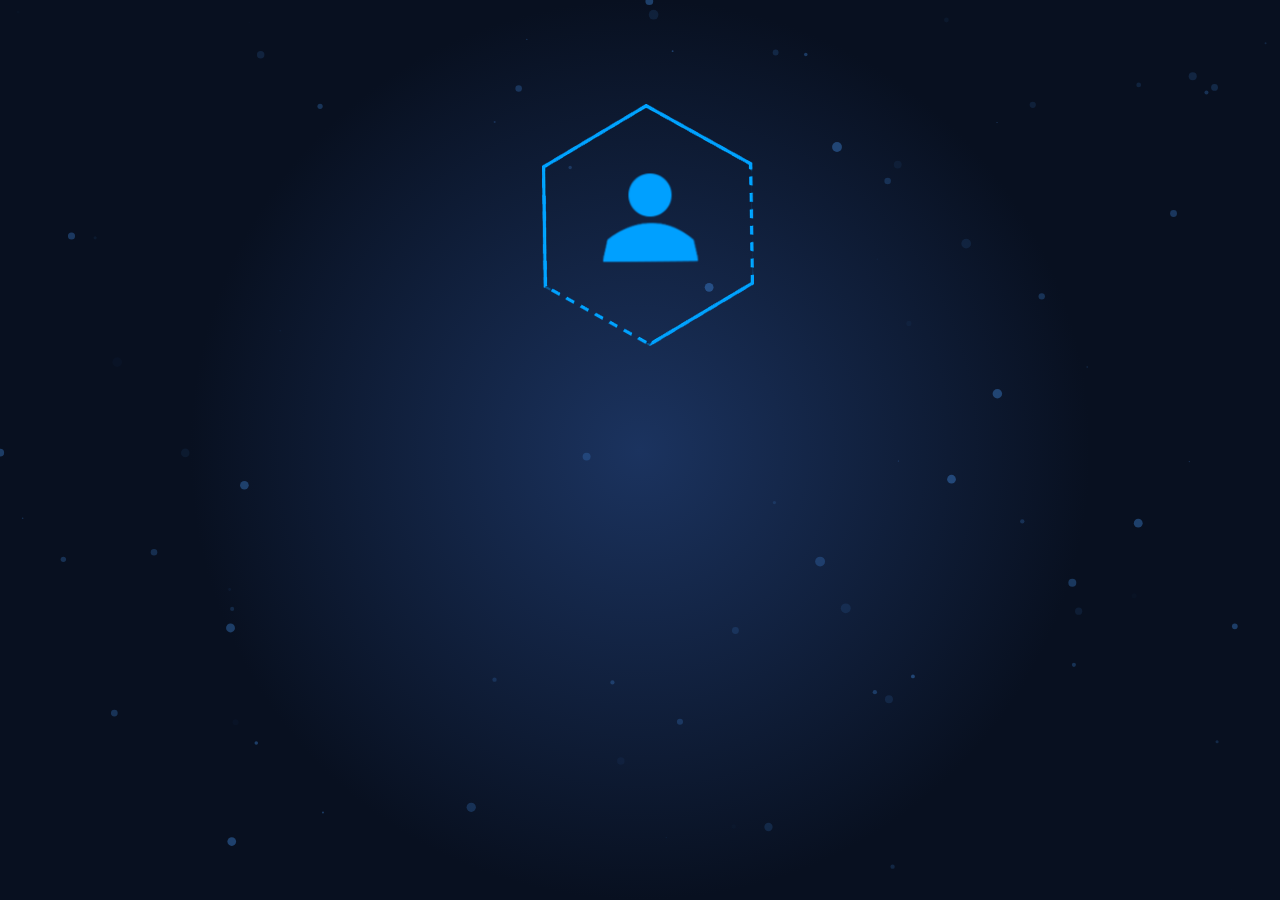
==== index.html @ 3c913230 "Update index.html" ====
<!DOCTYPE html>
<html>
    <head>
       <title>JvdSantos</title>
       <meta http-equiv="Content-Type" content="text/html;charset=UTF-8">
       <meta name="viewport" content="width=device-width, initial-scale=1.0">
       <meta name="viewport" content="width=device-width, initial-scale=1.0, minimum-scale=1.0, maximum-scale=1.0, user-scalable=no">
       <link rel="stylesheet" href="estilos.css">
    </head>
    <body>
        
        <div id="fundo"></div>
        <div id="particles-js"></div>
        <div id="testando" onscroll="huekk()">
            <div style="transform-style: preserve-3d" id="cima">
                <a href="2 - Pagina projetos/Projetos.html"><div id="divmove" data-tilt style="transform-style: preserve-3d; margin: 0;" >
                    <img id="sobremim1" src="Imagens/semfundo.png" alt="">
                    <img id="sobremim2" style="position: absolute;" src="Imagens/semfundo.png" alt="">
                    <img id="sobremim3" style="position: absolute" src="Imagens/semfundo.png" alt="">
                    <img id="icone_pessoa" style="position: absolute" src="Imagens/pessoa.png" alt="">
                </div></a>
            </div>
        <div id="textos">
            <h1 id="sobremim">SOBRE MIM</h1>
            <h1 id="projetoss">PROJETOS</h1>
            <h1 id="github">GITHUB</h1>
        </div>
        <div id="huebr">
            <div style="transform-style: preserve-3d; margin-right: -120;">
                <a id="margi" href="C:\Users\jose-\OneDrive\Área de Trabalho\Programação\Portifolio\2 - Pagina projetos\portifolio.html"><div id="esquerda" data-tilt style="transform-style: preserve-3d">
                    <img id="projetos" src="../1 - Pagina principal - Copia/Imagens/semfundo.png" alt="">
                    <img id="projetos2" style="position: absolute;" src="../1 - Pagina principal - Copia/Imagens/semfundo.png" alt="">
                    <img id="projetos3" style="position: absolute;" src="../1 - Pagina principal - Copia/Imagens/semfundo.png" alt="">
                    <img id="icone_projetos" style="position: absolute;" src="../1 - Pagina principal - Copia/Imagens/projetos.png" alt="">
                </div></a>
            </div>
            <div id="gittt" style="transform-style: preserve-3d;">
                <a id="ocultar"href=""><div id="direita" data-tilt style="transform-style: preserve-3d">
                        <img id="GITHUBB" src="../1 - Pagina principal - Copia/Imagens/semfundo.png" alt="">
                        <img id="GITHUB1" style="position: absolute;" src="../1 - Pagina principal - Copia/Imagens/semfundo.png" alt="">
                        <img id="GITHUB2" style="position: absolute;" src="../1 - Pagina principal - Copia/Imagens/semfundo.png" alt="">
                        <img id="git" style="position: absolute; "src="../1 - Pagina principal - Copia/Imagens/github.png" alt="">
                </div> </a>
                </div>
            </div>
        </div>
    </body>
    <script src="js/particles.js"></script>
    <script src="js/app.js"></script>
    
    <script src="js/vanilla-tilt.js"></script>
    
    <script>
        document.getElementById("divmove").addEventListener("mouseover",funcao)
        document.getElementById("divmove").addEventListener("mouseout",funcao2)

        document.getElementById("esquerda").addEventListener("mouseover",funcao3)
        document.getElementById("esquerda").addEventListener("mouseout",funcao4)

        document.getElementById("direita").addEventListener("mouseover",funcao5)
        document.getElementById("direita").addEventListener("mouseout",funcao6)

        function funcao(){
            document.getElementById("sobremim2").style.animation = "ani 1s infinite"
            document.getElementById("sobremim3").style.animation = "ani 1s infinite"
            document.getElementById("sobremim3").style.animationDelay = "0.5s"
            document.getElementById("sobremim1").style.webkitFilter = "drop-shadow(0px 00px  1rem #0c5ef5) drop-shadow(0px 00px  1rem #0c5ef5)"
            document.getElementById("icone_pessoa").style.webkitFilter = "drop-shadow(0px 00px  1rem #0c5ef5)"
            document.getElementById("sobremim").style.opacity = "1"
        }
        function funcao2(){
            document.getElementById("sobremim2").style.animation = "ani 0s 0"
            document.getElementById("sobremim3").style.animation = "ani 0s 0"
            document.getElementById("sobremim1").style.webkitFilter = "none"
            document.getElementById("icone_pessoa").style.webkitFilter = "none"
            document.getElementById("sobremim").style.opacity = "0"
        }
        function funcao3(){
            document.getElementById("projetos2").style.animation = "ani 1s infinite"
            document.getElementById("projetos3").style.animation = "ani 1s infinite"
            document.getElementById("projetos").style.webkitFilter = "drop-shadow(0px 00px  1rem #0c5ef5) drop-shadow(0px 00px  1rem #0c5ef5)"
            document.getElementById("projetos3").style.animationDelay = "0.5s"
            document.getElementById("icone_projetos").style.webkitFilter = "drop-shadow(0px 00px  1rem #0c5ef5) drop-shadow(0px 00px  1rem #0c5ef5)"
            document.getElementById("projetoss").style.opacity = "1"
        }
        function funcao4(){
            document.getElementById("projetos2").style.animation = "ani 0s 0"
            document.getElementById("projetos3").style.animation = "ani 0s 0"
            document.getElementById("projetos").style.webkitFilter = "none"
            document.getElementById("icone_projetos").style.webkitFilter = "none"
            document.getElementById("projetoss").style.opacity = "0"
        }
        function funcao5(){
            document.getElementById("GITHUB1").style.animation = "ani 1s infinite"
            document.getElementById("GITHUB2").style.animation = "ani 1s infinite"
            document.getElementById("GITHUBB").style.webkitFilter = "drop-shadow(0px 00px  1rem #0c5ef5) drop-shadow(0px 00px  1rem #0c5ef5)"
            document.getElementById("GITHUB2").style.animationDelay = "0.5s"
            document.getElementById("git").style.webkitFilter = "drop-shadow(0px 00px  1rem #0c5ef5) drop-shadow(0px 00px  1rem #0c5ef5)"
            document.getElementById("github").style.opacity = "1"
        }
        function funcao6(){
            document.getElementById("GITHUB1").style.animation = "ani 0s 0"
            document.getElementById("GITHUB2").style.animation = "ani 0s 0"
            document.getElementById("GITHUBB").style.webkitFilter = "none"
            document.getElementById("git").style.webkitFilter = "none"
            document.getElementById("github").style.opacity = "0"
        }

        function huekk(){
        x = document.getElementById("testando").scrollLeft;
        if(x > 365 && x < 500){
            document.getElementById("sobremim").style.opacity = "0";
            document.getElementById("sobremim").style.transition = "0.5s";
            document.getElementById("projetoss").style.opacity = "1";
            document.getElementById("projetoss").style.display = "block"
            document.getElementById("github").style.opacity = "0";            
        }
        if(x > 810){
            document.getElementById("github").style.display = "block"
            document.getElementById("github").style.opacity = "1";
            document.getElementById("github").style.marginLeft = "65px";
            document.getElementById("projetoss").style.opacity = "0";
            document.getElementById("projetoss").style.transition = "0.5s";
            document.getElementById("github").style.display = "block"
        }if(x < 350){
            document.getElementById("sobremim").style.opacity = "1";
            document.getElementById("projetoss").style.transition = "0.5s";
            document.getElementById("projetoss").style.opacity = "0";
            document.getElementById("sobremim").style.display = "block"
            document.getElementById("github").style.opacity = "0";       
        }
        
        }
        
      
    </script>

</html>
---- estilos.css ----
*{
  box-sizing: border-box; 
  margin: 0;

}
body{
    overflow-y: hidden;
    overflow-x: hidden;
    width: 100%;
    height: 100%;
}
#fundo{
  background: radial-gradient(circle closest-side,#1b335f ,#081020);
  position: absolute;
  margin-top: -100px;
  width: 100%;
  height: 100%;
}
img{
  transition: 1s
}
#testando div{
  
  margin-top: 100px;
  display: flex;
  justify-content: center;
  align-items: center;
  justify-items: center;
}
#cima{
  margin-top: 120;
}
#huebr div{
  margin-top: -40px;
  margin-left: 50px;
  margin-right: 50px;
}
#sobremim2, #projetos2{
  position: relative;
  scale: 0.9 0.9;
  z-index: -1;
  opacity: 0;
  animation-delay: 5s;
}
#sobremim3, #projetos3{
  position: relative;
  scale: 0.9 0.9;
  z-index: -1;
  opacity: 0;
  animation-delay: 5s;
}
#icone_pessoa, #icone_projetos, #git{
  position: relative;
  z-index: -1;
  transform: translateZ(50px)
}
@keyframes ani{
    0%{opacity: 1;}
    50%{opacity: 0.5;}
    100%{opacity: 0; scale: 0 0;}

}
#textos{
  z-index: -5;
  justify-content: center;
  justify-items: center;
  align-items: center;
  margin-top: 50px;
}
#textos h1{
  color: #4b9fff;
  position: absolute;
  transition: 1s;
  opacity: 0;
}
#sobremim,#projetoss,#github{
  transition: 1s;
  opacity: 0;
}
#particles-js{
  position: absolute;
  width: 100%;
  height: 100%;
  z-index: 2px;
  margin-top: -100px;
  opacity: 0.7;
  
}
#testando{
  width: 100%;
  height: 100%s;
}
@media (min-width: 2600px){
    body div, img{
        scale: 1.1 1.1  ;
        margin: 100px;
    }
    #cima{
      margin-top: 250px;
    }
}
@media (max-width: 450px){
    *{
      margin: 0px;
    }
    #testando{
      display: flex;
      justify-content: center;
      justify-items: center;
      overflow-x: scroll;
      scroll-behavior: smooth;
      align-items: center;
      align-content: center;
      margin-top: 120px;
      max-height: 80%;
      max-width: 100%;
    }
    #huebr div{
      display: flex;
      margin-top:0px;
      margin-left: 80px;
      margin-right: -20px;
    }
    #direita{
      width: 430px;
    }
  
    #cima{
      margin-left: 920px;
    }
    ::-webkit-scrollbar {
      width: 0px;
  }
  #textos, #textos h1{
    position: absolute;
    margin-top: 450px;
    margin-left: 10px;
    z-index: 10;
    opacity: 1;
  }
  
  #github,#projetoss{
    display: none;
    width: 200px;
  }
  #sobremim{
    width: 200px;
  }
    
}
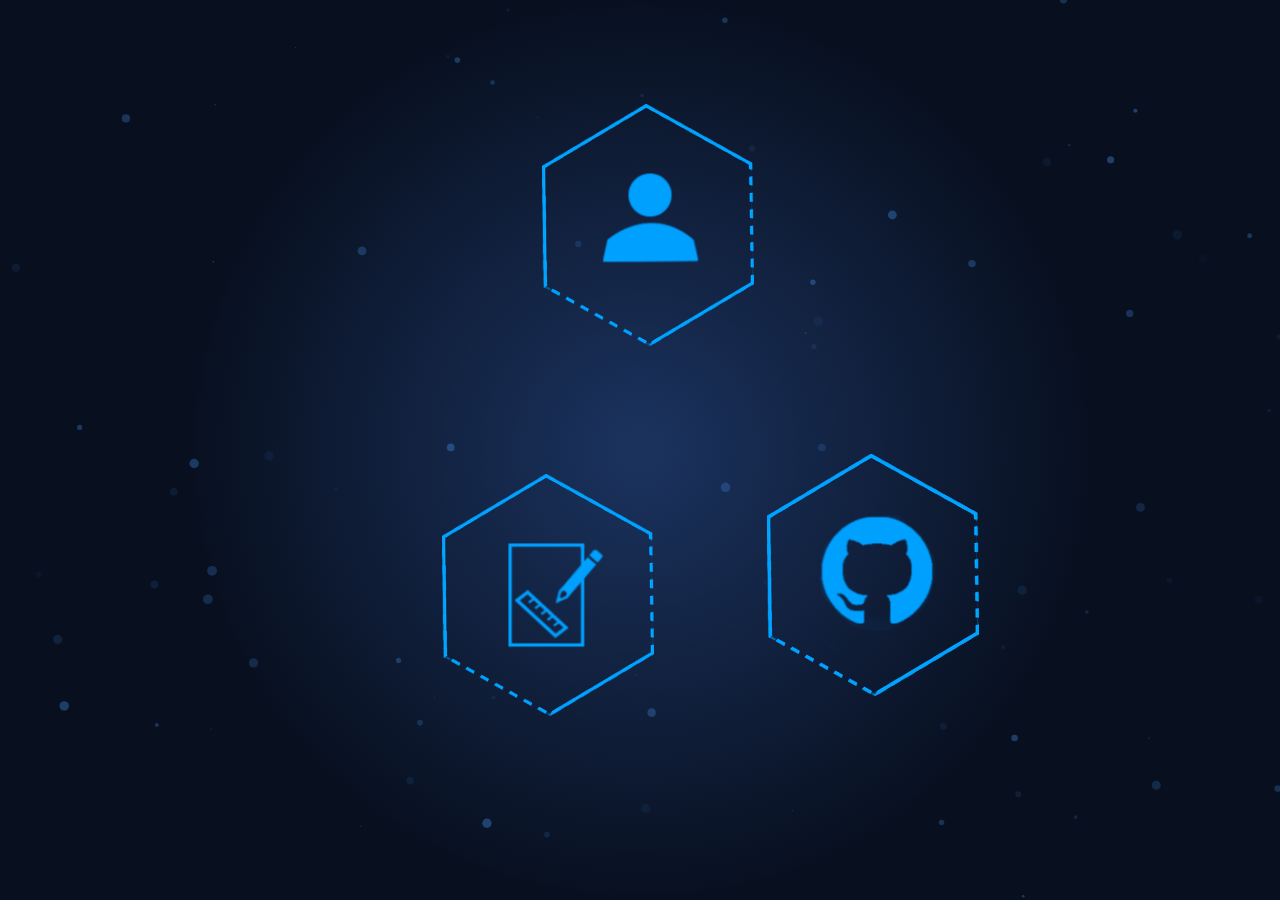
==== commit 762b2c4c: "Update index.html" ====
--- a/index.html
+++ b/index.html
@@ -28,18 +28,18 @@
         <div id="huebr">
             <div style="transform-style: preserve-3d; margin-right: -120;">
                 <a id="margi" href="C:\Users\jose-\OneDrive\Área de Trabalho\Programação\Portifolio\2 - Pagina projetos\portifolio.html"><div id="esquerda" data-tilt style="transform-style: preserve-3d">
-                    <img id="projetos" src="../1 - Pagina principal - Copia/Imagens/semfundo.png" alt="">
-                    <img id="projetos2" style="position: absolute;" src="../1 - Pagina principal - Copia/Imagens/semfundo.png" alt="">
-                    <img id="projetos3" style="position: absolute;" src="../1 - Pagina principal - Copia/Imagens/semfundo.png" alt="">
-                    <img id="icone_projetos" style="position: absolute;" src="../1 - Pagina principal - Copia/Imagens/projetos.png" alt="">
+                    <img id="projetos" src="Imagens/semfundo.png" alt="">
+                    <img id="projetos2" style="position: absolute;" src="Imagens/semfundo.png" alt="">
+                    <img id="projetos3" style="position: absolute;" src="Imagens/semfundo.png" alt="">
+                    <img id="icone_projetos" style="position: absolute;" src="Imagens/projetos.png" alt="">
                 </div></a>
             </div>
             <div id="gittt" style="transform-style: preserve-3d;">
                 <a id="ocultar"href=""><div id="direita" data-tilt style="transform-style: preserve-3d">
                         <img id="GITHUBB" src="../1 - Pagina principal - Copia/Imagens/semfundo.png" alt="">
-                        <img id="GITHUB1" style="position: absolute;" src="../1 - Pagina principal - Copia/Imagens/semfundo.png" alt="">
-                        <img id="GITHUB2" style="position: absolute;" src="../1 - Pagina principal - Copia/Imagens/semfundo.png" alt="">
-                        <img id="git" style="position: absolute; "src="../1 - Pagina principal - Copia/Imagens/github.png" alt="">
+                        <img id="GITHUB1" style="position: absolute;" src="Imagens/semfundo.png" alt="">
+                        <img id="GITHUB2" style="position: absolute;" src="Imagens/semfundo.png" alt="">
+                        <img id="git" style="position: absolute; "src="Imagens/github.png" alt="">
                 </div> </a>
                 </div>
             </div>
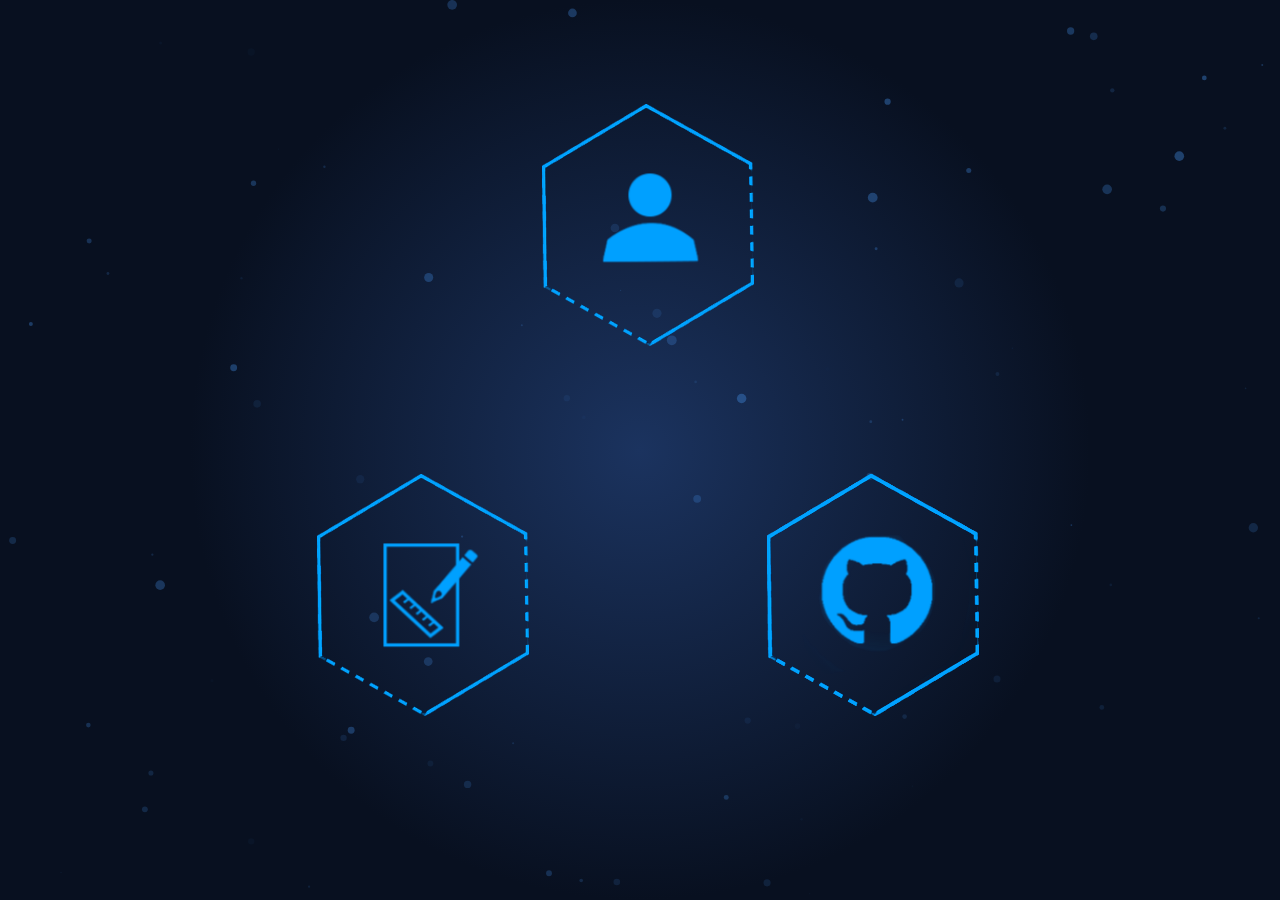
==== commit 273e7350: "Update index.html" ====
--- a/index.html
+++ b/index.html
@@ -36,7 +36,7 @@
             </div>
             <div id="gittt" style="transform-style: preserve-3d;">
                 <a id="ocultar"href=""><div id="direita" data-tilt style="transform-style: preserve-3d">
-                        <img id="GITHUBB" src="../1 - Pagina principal - Copia/Imagens/semfundo.png" alt="">
+                        <img id="GITHUBB" src="Imagens/semfundo.png" alt="">
                         <img id="GITHUB1" style="position: absolute;" src="Imagens/semfundo.png" alt="">
                         <img id="GITHUB2" style="position: absolute;" src="Imagens/semfundo.png" alt="">
                         <img id="git" style="position: absolute; "src="Imagens/github.png" alt="">
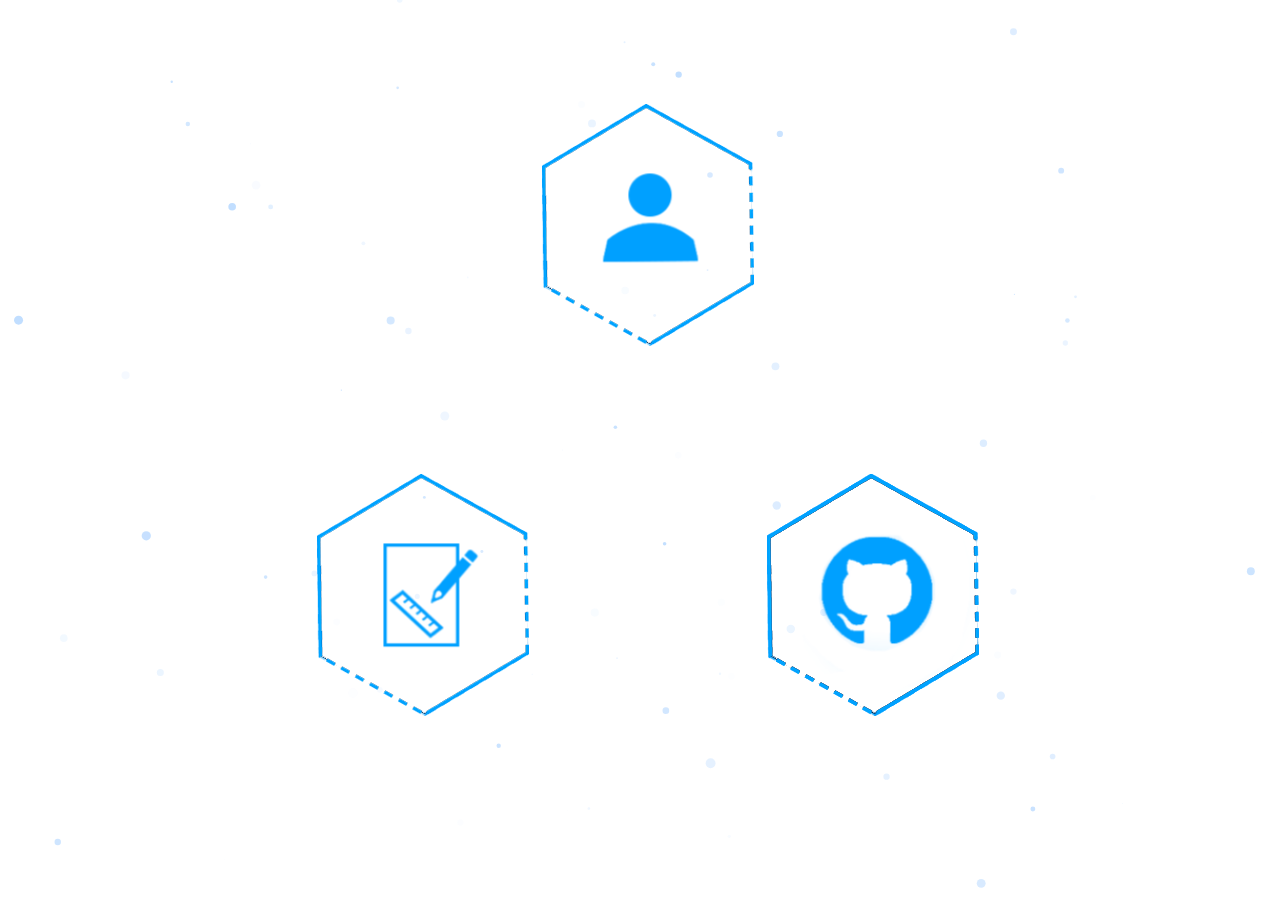
==== commit 47062b8f: "Update index.html" ====
--- a/index.html
+++ b/index.html
@@ -1,15 +1,16 @@
 <!DOCTYPE html>
-<html>
-    <head>
+<html onmousemove="ver()">
+    <head >
        <title>JvdSantos</title>
        <meta http-equiv="Content-Type" content="text/html;charset=UTF-8">
        <meta name="viewport" content="width=device-width, initial-scale=1.0">
        <meta name="viewport" content="width=device-width, initial-scale=1.0, minimum-scale=1.0, maximum-scale=1.0, user-scalable=no">
        <link rel="stylesheet" href="estilos.css">
     </head>
-    <body>
-        
-        <div id="fundo"></div>
+    <body >
+        <div id="seguir">
+            <div id="seguir2"></div>
+        </div>
         <div id="particles-js"></div>
         <div id="testando" onscroll="huekk()">
             <div style="transform-style: preserve-3d" id="cima">
@@ -44,95 +45,14 @@
                 </div>
             </div>
         </div>
+        <h1 style="display: none;" id="testar123">adwa</h1>
     </body>
     <script src="js/particles.js"></script>
     <script src="js/app.js"></script>
     
     <script src="js/vanilla-tilt.js"></script>
     
-    <script>
-        document.getElementById("divmove").addEventListener("mouseover",funcao)
-        document.getElementById("divmove").addEventListener("mouseout",funcao2)
-
-        document.getElementById("esquerda").addEventListener("mouseover",funcao3)
-        document.getElementById("esquerda").addEventListener("mouseout",funcao4)
-
-        document.getElementById("direita").addEventListener("mouseover",funcao5)
-        document.getElementById("direita").addEventListener("mouseout",funcao6)
-
-        function funcao(){
-            document.getElementById("sobremim2").style.animation = "ani 1s infinite"
-            document.getElementById("sobremim3").style.animation = "ani 1s infinite"
-            document.getElementById("sobremim3").style.animationDelay = "0.5s"
-            document.getElementById("sobremim1").style.webkitFilter = "drop-shadow(0px 00px  1rem #0c5ef5) drop-shadow(0px 00px  1rem #0c5ef5)"
-            document.getElementById("icone_pessoa").style.webkitFilter = "drop-shadow(0px 00px  1rem #0c5ef5)"
-            document.getElementById("sobremim").style.opacity = "1"
-        }
-        function funcao2(){
-            document.getElementById("sobremim2").style.animation = "ani 0s 0"
-            document.getElementById("sobremim3").style.animation = "ani 0s 0"
-            document.getElementById("sobremim1").style.webkitFilter = "none"
-            document.getElementById("icone_pessoa").style.webkitFilter = "none"
-            document.getElementById("sobremim").style.opacity = "0"
-        }
-        function funcao3(){
-            document.getElementById("projetos2").style.animation = "ani 1s infinite"
-            document.getElementById("projetos3").style.animation = "ani 1s infinite"
-            document.getElementById("projetos").style.webkitFilter = "drop-shadow(0px 00px  1rem #0c5ef5) drop-shadow(0px 00px  1rem #0c5ef5)"
-            document.getElementById("projetos3").style.animationDelay = "0.5s"
-            document.getElementById("icone_projetos").style.webkitFilter = "drop-shadow(0px 00px  1rem #0c5ef5) drop-shadow(0px 00px  1rem #0c5ef5)"
-            document.getElementById("projetoss").style.opacity = "1"
-        }
-        function funcao4(){
-            document.getElementById("projetos2").style.animation = "ani 0s 0"
-            document.getElementById("projetos3").style.animation = "ani 0s 0"
-            document.getElementById("projetos").style.webkitFilter = "none"
-            document.getElementById("icone_projetos").style.webkitFilter = "none"
-            document.getElementById("projetoss").style.opacity = "0"
-        }
-        function funcao5(){
-            document.getElementById("GITHUB1").style.animation = "ani 1s infinite"
-            document.getElementById("GITHUB2").style.animation = "ani 1s infinite"
-            document.getElementById("GITHUBB").style.webkitFilter = "drop-shadow(0px 00px  1rem #0c5ef5) drop-shadow(0px 00px  1rem #0c5ef5)"
-            document.getElementById("GITHUB2").style.animationDelay = "0.5s"
-            document.getElementById("git").style.webkitFilter = "drop-shadow(0px 00px  1rem #0c5ef5) drop-shadow(0px 00px  1rem #0c5ef5)"
-            document.getElementById("github").style.opacity = "1"
-        }
-        function funcao6(){
-            document.getElementById("GITHUB1").style.animation = "ani 0s 0"
-            document.getElementById("GITHUB2").style.animation = "ani 0s 0"
-            document.getElementById("GITHUBB").style.webkitFilter = "none"
-            document.getElementById("git").style.webkitFilter = "none"
-            document.getElementById("github").style.opacity = "0"
-        }
-
-        function huekk(){
-        x = document.getElementById("testando").scrollLeft;
-        if(x > 365 && x < 500){
-            document.getElementById("sobremim").style.opacity = "0";
-            document.getElementById("sobremim").style.transition = "0.5s";
-            document.getElementById("projetoss").style.opacity = "1";
-            document.getElementById("projetoss").style.display = "block"
-            document.getElementById("github").style.opacity = "0";            
-        }
-        if(x > 810){
-            document.getElementById("github").style.display = "block"
-            document.getElementById("github").style.opacity = "1";
-            document.getElementById("github").style.marginLeft = "65px";
-            document.getElementById("projetoss").style.opacity = "0";
-            document.getElementById("projetoss").style.transition = "0.5s";
-            document.getElementById("github").style.display = "block"
-        }if(x < 350){
-            document.getElementById("sobremim").style.opacity = "1";
-            document.getElementById("projetoss").style.transition = "0.5s";
-            document.getElementById("projetoss").style.opacity = "0";
-            document.getElementById("sobremim").style.display = "block"
-            document.getElementById("github").style.opacity = "0";       
-        }
-        
-        }
-        
-      
+    <script src="java.js">      
     </script>
 
 </html>
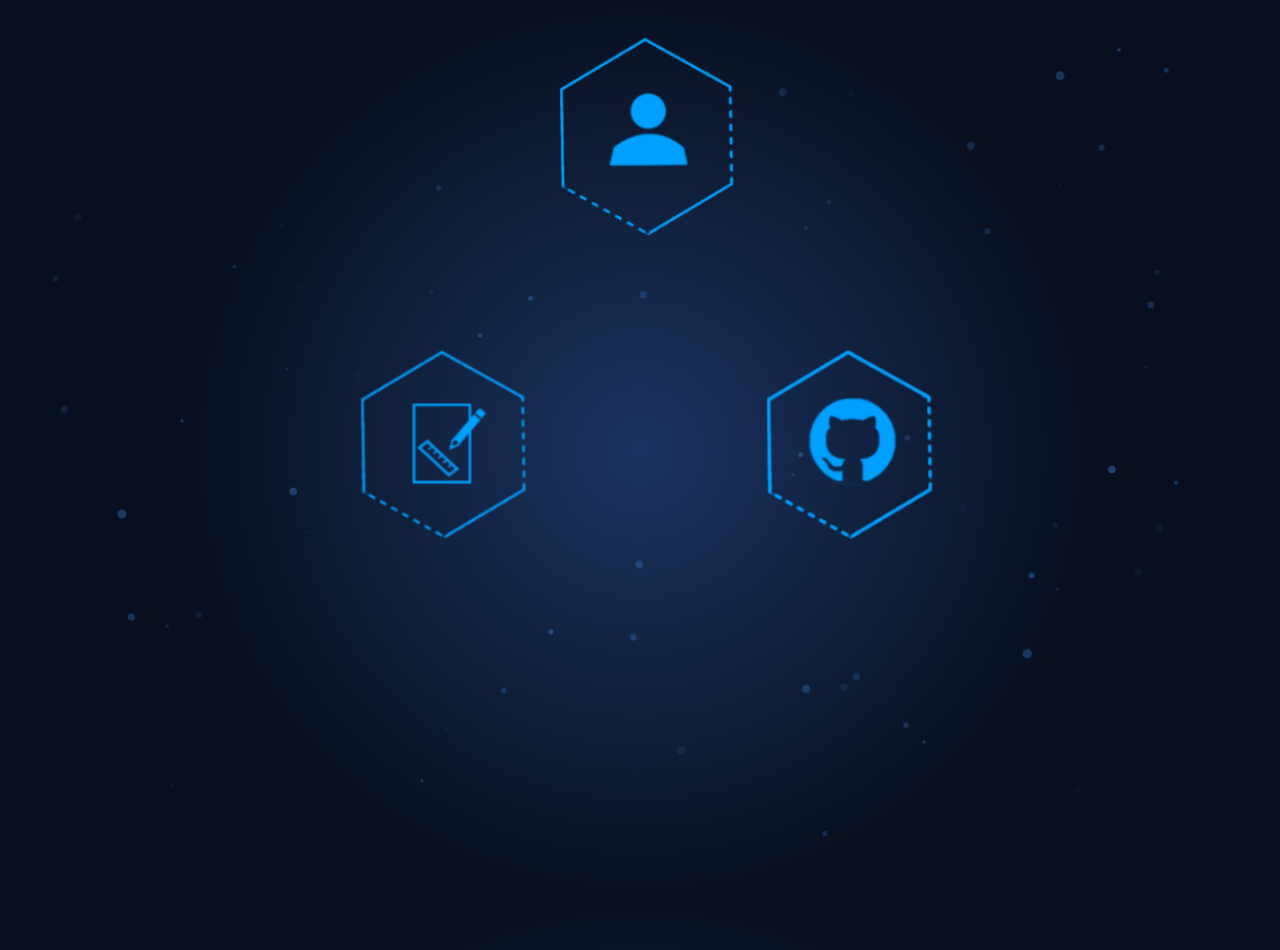
==== commit 032c6af2: "Update index.html" ====
--- a/index.html
+++ b/index.html
@@ -52,7 +52,95 @@
     
     <script src="js/vanilla-tilt.js"></script>
     
-    <script src="java.js">      
+    <script>
+        document.getElementById("divmove").addEventListener("mouseover",funcao)
+        document.getElementById("divmove").addEventListener("mouseout",funcao2)
+
+        document.getElementById("esquerda").addEventListener("mouseover",funcao3)
+        document.getElementById("esquerda").addEventListener("mouseout",funcao4)
+
+        document.getElementById("direita").addEventListener("mouseover",funcao5)
+        document.getElementById("direita").addEventListener("mouseout",funcao6)
+
+        function funcao(){
+            document.getElementById("sobremim2").style.animation = "ani 1s infinite"
+            document.getElementById("sobremim3").style.animation = "ani 1s infinite"
+            document.getElementById("sobremim3").style.animationDelay = "0.5s"
+            document.getElementById("sobremim1").style.webkitFilter = "drop-shadow(0px 00px  1rem #0c5ef5) drop-shadow(0px 00px  1rem #0c5ef5)"
+            document.getElementById("icone_pessoa").style.webkitFilter = "drop-shadow(0px 00px  1rem #0c5ef5)"
+            document.getElementById("sobremim").style.opacity = "1"
+        }
+        function funcao2(){
+            document.getElementById("sobremim2").style.animation = "ani 0s 0"
+            document.getElementById("sobremim3").style.animation = "ani 0s 0"
+            document.getElementById("sobremim1").style.webkitFilter = "none"
+            document.getElementById("icone_pessoa").style.webkitFilter = "none"
+            document.getElementById("sobremim").style.opacity = "0"
+        }
+        function funcao3(){
+            document.getElementById("projetos2").style.animation = "ani 1s infinite"
+            document.getElementById("projetos3").style.animation = "ani 1s infinite"
+            document.getElementById("projetos").style.webkitFilter = "drop-shadow(0px 00px  1rem #0c5ef5) drop-shadow(0px 00px  1rem #0c5ef5)"
+            document.getElementById("projetos3").style.animationDelay = "0.5s"
+            document.getElementById("icone_projetos").style.webkitFilter = "drop-shadow(0px 00px  1rem #0c5ef5) drop-shadow(0px 00px  1rem #0c5ef5)"
+            document.getElementById("projetoss").style.opacity = "1"
+        }
+        function funcao4(){
+            document.getElementById("projetos2").style.animation = "ani 0s 0"
+            document.getElementById("projetos3").style.animation = "ani 0s 0"
+            document.getElementById("projetos").style.webkitFilter = "none"
+            document.getElementById("icone_projetos").style.webkitFilter = "none"
+            document.getElementById("projetoss").style.opacity = "0"
+        }
+        function funcao5(){
+            document.getElementById("GITHUB1").style.animation = "ani 1s infinite"
+            document.getElementById("GITHUB2").style.animation = "ani 1s infinite"
+            document.getElementById("GITHUBB").style.webkitFilter = "drop-shadow(0px 00px  1rem #0c5ef5) drop-shadow(0px 00px  1rem #0c5ef5)"
+            document.getElementById("GITHUB2").style.animationDelay = "0.5s"
+            document.getElementById("git").style.webkitFilter = "drop-shadow(0px 00px  1rem #0c5ef5) drop-shadow(0px 00px  1rem #0c5ef5)"
+            document.getElementById("github").style.opacity = "1"
+        }
+        function funcao6(){
+            document.getElementById("GITHUB1").style.animation = "ani 0s 0"
+            document.getElementById("GITHUB2").style.animation = "ani 0s 0"
+            document.getElementById("GITHUBB").style.webkitFilter = "none"
+            document.getElementById("git").style.webkitFilter = "none"
+            document.getElementById("github").style.opacity = "0"
+        }
+
+        function huekk(){
+        x = document.getElementById("testando").scrollLeft;
+        if(x > 365 && x < 500){
+            document.getElementById("sobremim").style.opacity = "0";
+            document.getElementById("sobremim").style.transition = "0.5s";
+            document.getElementById("projetoss").style.opacity = "1";
+            document.getElementById("projetoss").style.display = "block"
+            document.getElementById("github").style.opacity = "0";            
+        }
+        if(x > 810){
+            document.getElementById("github").style.display = "block"
+            document.getElementById("github").style.opacity = "1";
+            document.getElementById("github").style.marginLeft = "65px";
+            document.getElementById("projetoss").style.opacity = "0";
+            document.getElementById("projetoss").style.transition = "0.5s";
+            document.getElementById("github").style.display = "block"
+        }if(x < 350){
+            document.getElementById("sobremim").style.opacity = "1";
+            document.getElementById("projetoss").style.transition = "0.5s";
+            document.getElementById("projetoss").style.opacity = "0";
+            document.getElementById("sobremim").style.display = "block"
+            document.getElementById("github").style.opacity = "0";       
+        }
+        
+        }
+        function ver(){
+        x = event.pageX
+        y = event.pageY
+        huebr = x +" " + y
+        document.getElementById("testar123").innerHTML = huebr
+        document.getElementById("seguir").style.marginTop = y +"px"
+        document.getElementById("seguir").style.marginLeft = x  +"px" 
+        }
     </script>
 
 </html>
--- a/estilos.css
+++ b/estilos.css
@@ -1,20 +1,30 @@
 *{
   box-sizing: border-box; 
   margin: 0;
+  cursor: none;
 
 }
+html{
+  height: 100%;
+  background: radial-gradient(circle closest-side,#1b335f ,#081020);
+}
 body{
+    position: relative;
     overflow-y: hidden;
     overflow-x: hidden;
     width: 100%;
     height: 100%;
 }
-#fundo{
-  background: radial-gradient(circle closest-side,#1b335f ,#081020);
+#seguir{
   position: absolute;
-  margin-top: -100px;
-  width: 100%;
-  height: 100%;
+  width: 30px; 
+  height: 30px;
+  scale: 2 2; 
+  border: 3px solid #0c5ef5;
+  border-radius: 50%; 
+  pointer-events: none;
+  z-index: 999;
+  transform: translate3d(-25%,-100%,0);
 }
 img{
   transition: 1s
@@ -82,7 +92,7 @@
   width: 100%;
   height: 100%;
   z-index: 2px;
-  margin-top: -100px;
+  top: 0;
   opacity: 0.7;
   
 }
@@ -90,18 +100,36 @@
   width: 100%;
   height: 100%s;
 }
+@media (max-width:1700px) {
+  body div, img{
+    scale: 0.95 0.95;
+    margin-top: -50px;
+  
+  }
+  
+}
 @media (min-width: 2600px){
     body div, img{
         scale: 1.1 1.1  ;
         margin: 100px;
+
     }
     #cima{
       margin-top: 250px;
     }
+    #seguir{
+      transform: translate3d(-25%,-180%,0);
+    }
 }
 @media (max-width: 450px){
+    #seguir{
+      display: none;
+    }
     *{
       margin: 0px;
+    }
+    #fundo{
+      margin-top: -120px;
     }
     #testando{
       display: flex;
@@ -147,4 +175,4 @@
     width: 200px;
   }
     
-}+}
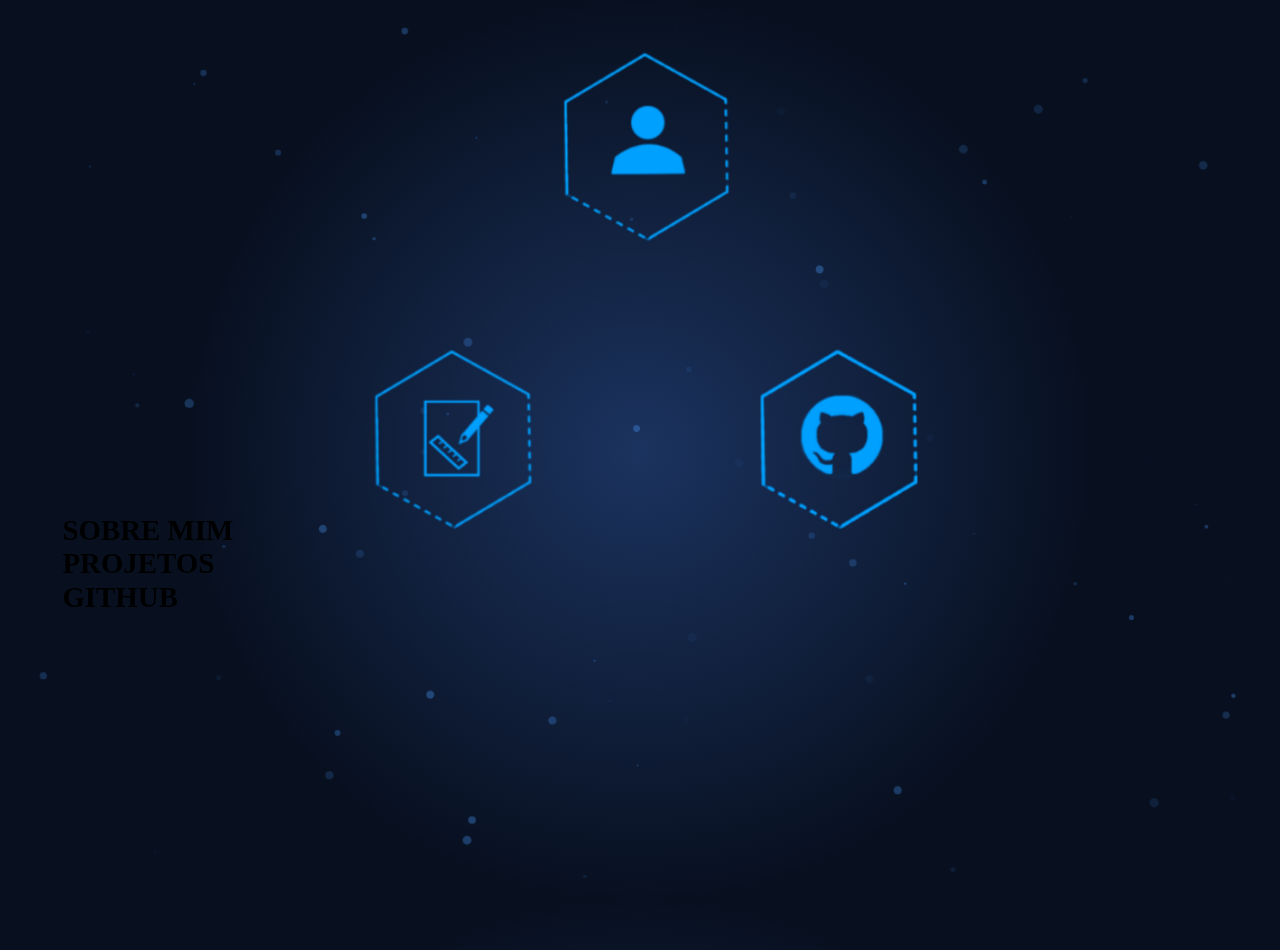
==== commit 54aa38ed: "Update index.html" ====
--- a/index.html
+++ b/index.html
@@ -12,6 +12,7 @@
             <div id="seguir2"></div>
         </div>
         <div id="particles-js"></div>
+    <div id="entrada">
         <div id="testando" onscroll="huekk()">
             <div style="transform-style: preserve-3d" id="cima">
                 <a href="2 - Pagina projetos/Projetos.html"><div id="divmove" data-tilt style="transform-style: preserve-3d; margin: 0;" >
@@ -46,13 +47,19 @@
             </div>
         </div>
         <h1 style="display: none;" id="testar123">adwa</h1>
+        <div id="textos2">
+            <h1 id="sobremim5">SOBRE MIM</h1>
+            <h1 id="projetoss5">PROJETOS</h1>
+            <h1 id="github5">GITHUB</h1>
+        </div>
+    </div>
     </body>
     <script src="js/particles.js"></script>
     <script src="js/app.js"></script>
     
     <script src="js/vanilla-tilt.js"></script>
     
-    <script>
+    <script>    
         document.getElementById("divmove").addEventListener("mouseover",funcao)
         document.getElementById("divmove").addEventListener("mouseout",funcao2)
 
@@ -110,26 +117,30 @@
 
         function huekk(){
         x = document.getElementById("testando").scrollLeft;
+        
+        if(x < 350){
+            document.getElementById("sobremim5").style.opacity = "1";
+            document.getElementById("projetoss5").style.transition = "0.5s";
+            document.getElementById("projetoss5").style.opacity = "0";
+            document.getElementById("sobremim5").style.display = "block"
+            document.getElementById("github5").style.opacity = "0";       
+        }
+
         if(x > 365 && x < 500){
-            document.getElementById("sobremim").style.opacity = "0";
-            document.getElementById("sobremim").style.transition = "0.5s";
-            document.getElementById("projetoss").style.opacity = "1";
-            document.getElementById("projetoss").style.display = "block"
-            document.getElementById("github").style.opacity = "0";            
+            document.getElementById("sobremim5").style.opacity = "0";
+            document.getElementById("sobremim5").style.transition = "0.5s";
+            document.getElementById("projetoss5").style.opacity = "1";
+            document.getElementById("projetoss5").style.display = "block"
+            document.getElementById("github5").style.opacity = "0";
+                       
         }
         if(x > 810){
-            document.getElementById("github").style.display = "block"
-            document.getElementById("github").style.opacity = "1";
-            document.getElementById("github").style.marginLeft = "65px";
-            document.getElementById("projetoss").style.opacity = "0";
-            document.getElementById("projetoss").style.transition = "0.5s";
-            document.getElementById("github").style.display = "block"
-        }if(x < 350){
-            document.getElementById("sobremim").style.opacity = "1";
-            document.getElementById("projetoss").style.transition = "0.5s";
-            document.getElementById("projetoss").style.opacity = "0";
-            document.getElementById("sobremim").style.display = "block"
-            document.getElementById("github").style.opacity = "0";       
+            document.getElementById("github5").style.display = "block"
+            document.getElementById("github5").style.opacity = "1";
+            document.getElementById("github5").style.marginLeft = "65px";
+            document.getElementById("projetoss5").style.opacity = "0";
+            document.getElementById("projetoss5").style.transition = "0.5s";
+            document.getElementById("github5").style.display = "block"
         }
         
         }
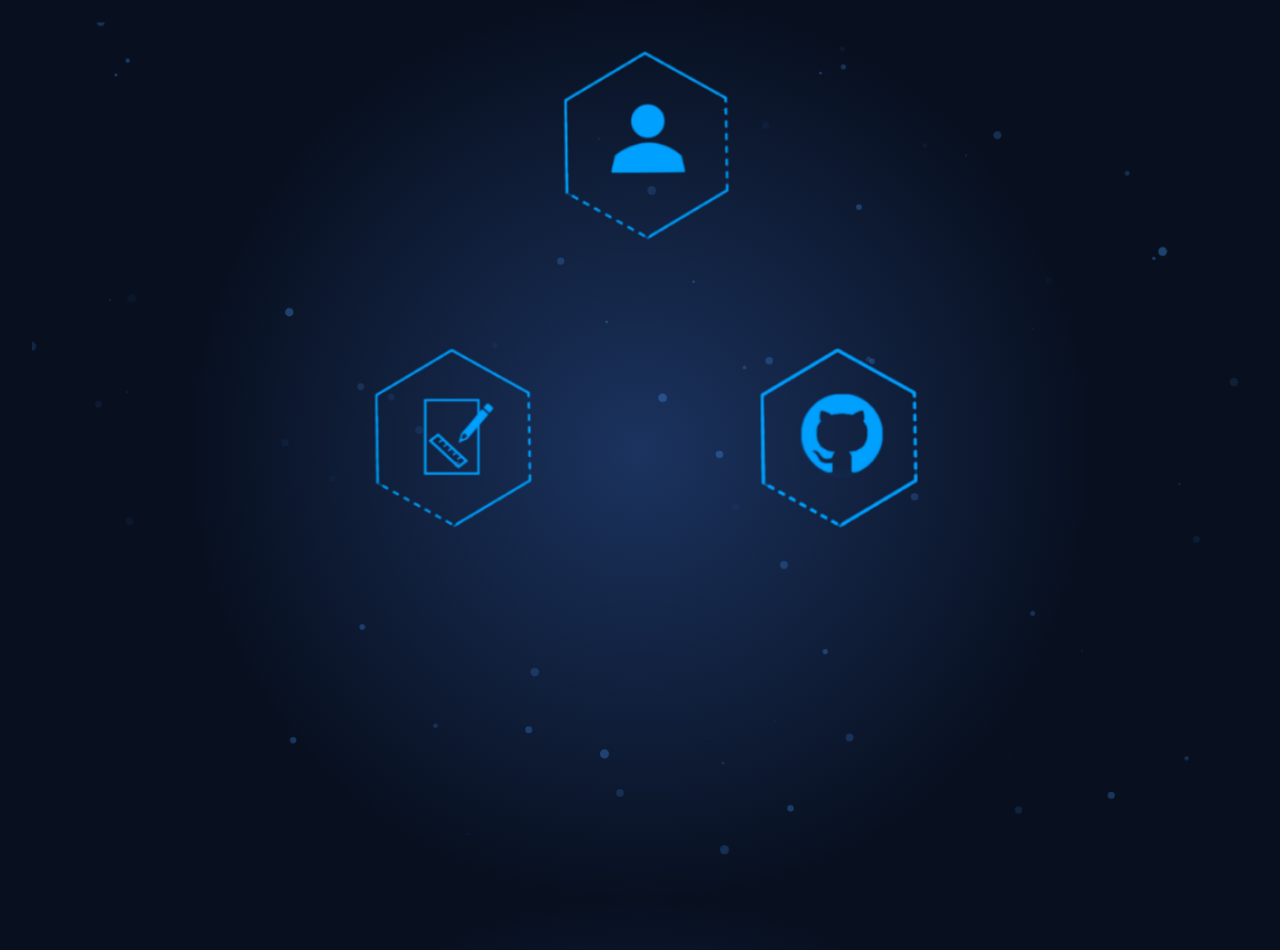
==== commit ee753bba: "Update index.html" ====
--- a/index.html
+++ b/index.html
@@ -14,45 +14,45 @@
         <div id="particles-js"></div>
     <div id="entrada">
         <div id="testando" onscroll="huekk()">
-            <div style="transform-style: preserve-3d" id="cima">
-                <a href="2 - Pagina projetos/Projetos.html"><div id="divmove" data-tilt style="transform-style: preserve-3d; margin: 0;" >
-                    <img id="sobremim1" src="Imagens/semfundo.png" alt="">
-                    <img id="sobremim2" style="position: absolute;" src="Imagens/semfundo.png" alt="">
-                    <img id="sobremim3" style="position: absolute" src="Imagens/semfundo.png" alt="">
-                    <img id="icone_pessoa" style="position: absolute" src="Imagens/pessoa.png" alt="">
-                </div></a>
+                <div style="transform-style: preserve-3d" id="cima">
+                    <a href="" id="cima2"><div id="divmove" data-tilt style="transform-style: preserve-3d; margin: 0;" >
+                        <img id="sobremim1" src="Imagens/semfundo.png" alt="">
+                        <img id="sobremim2" style="position: absolute;" src="Imagens/semfundo.png" alt="">
+                        <img id="sobremim3" style="position: absolute" src="Imagens/semfundo.png" alt="">
+                        <img id="icone_pessoa" style="position: absolute" src="Imagens/pessoa.png" alt="">
+                    </div></a>
+                </div>
+            <div id="textos">
+                <h1 id="sobremim">SOBRE MIM</h1>
+                <h1 id="projetoss">PROJETOS</h1>
+                <h1 id="github">GITHUB</h1>
             </div>
-        <div id="textos">
-            <h1 id="sobremim">SOBRE MIM</h1>
-            <h1 id="projetoss">PROJETOS</h1>
-            <h1 id="github">GITHUB</h1>
+            <div id="huebr">
+                <div id="moveresq">
+                    <a id="margi" href="2 - Pagina projetos/Projetos.html"><div id="esquerda" data-tilt style="transform-style: preserve-3d">
+                        <img id="projetos" src="Imagens/semfundo.png" alt="">
+                        <img id="projetos2" style="position: absolute;" src="Imagens/semfundo.png" alt="">
+                        <img id="projetos3" style="position: absolute;" src="Imagens/semfundo.png" alt="">
+                        <img id="icone_projetos" style="position: absolute;" src="Imagens/projetos.png" alt="">
+                    </div></a>
+                </div>
+                <div id="gittt" style="transform-style: preserve-3d;">
+                    <a id="ocultar"href=""><div id="direita" data-tilt style="transform-style: preserve-3d">
+                            <img id="GITHUBB" src="Imagens/semfundo.png" alt="">
+                            <img id="GITHUB1" style="position: absolute;" src="Imagens/semfundo.png" alt="">
+                            <img id="GITHUB2" style="position: absolute;" src="Imagens/semfundo.png" alt="">
+                            <img id="git" style="position: absolute; "src="Imagens/github.png" alt="">
+                    </div> </a>
+                    </div>
+                </div>
         </div>
-        <div id="huebr">
-            <div style="transform-style: preserve-3d; margin-right: -120;">
-                <a id="margi" href="C:\Users\jose-\OneDrive\Área de Trabalho\Programação\Portifolio\2 - Pagina projetos\portifolio.html"><div id="esquerda" data-tilt style="transform-style: preserve-3d">
-                    <img id="projetos" src="Imagens/semfundo.png" alt="">
-                    <img id="projetos2" style="position: absolute;" src="Imagens/semfundo.png" alt="">
-                    <img id="projetos3" style="position: absolute;" src="Imagens/semfundo.png" alt="">
-                    <img id="icone_projetos" style="position: absolute;" src="Imagens/projetos.png" alt="">
-                </div></a>
-            </div>
-            <div id="gittt" style="transform-style: preserve-3d;">
-                <a id="ocultar"href=""><div id="direita" data-tilt style="transform-style: preserve-3d">
-                        <img id="GITHUBB" src="Imagens/semfundo.png" alt="">
-                        <img id="GITHUB1" style="position: absolute;" src="Imagens/semfundo.png" alt="">
-                        <img id="GITHUB2" style="position: absolute;" src="Imagens/semfundo.png" alt="">
-                        <img id="git" style="position: absolute; "src="Imagens/github.png" alt="">
-                </div> </a>
-                </div>
+            <h1 style="display: none;" id="testar123">adwa</h1>
+            <div id="textos2">
+                <h1 id="sobremim5">SOBRE MIM</h1>
+                <h1 id="projetoss5">PROJETOS</h1>
+                <h1 id="github5">GITHUB</h1>
             </div>
         </div>
-        <h1 style="display: none;" id="testar123">adwa</h1>
-        <div id="textos2">
-            <h1 id="sobremim5">SOBRE MIM</h1>
-            <h1 id="projetoss5">PROJETOS</h1>
-            <h1 id="github5">GITHUB</h1>
-        </div>
-    </div>
     </body>
     <script src="js/particles.js"></script>
     <script src="js/app.js"></script>
--- a/estilos.css
+++ b/estilos.css
@@ -7,6 +7,26 @@
 html{
   height: 100%;
   background: radial-gradient(circle closest-side,#1b335f ,#081020);
+}
+#textos2{
+  display: none;
+}
+#entrada{
+  animation-name: entrar;
+  animation-duration: 2s;
+  animation-iteration-count: 1;
+  animation-delay: 0;
+}
+@keyframes entrar{
+  0%{
+    scale:1 1;
+  }
+  1%{
+    scale: 0 0;
+  }
+  100%{
+    scale: 0.95 0.95;
+  }
 }
 body{
     position: relative;
@@ -71,11 +91,12 @@
 
 }
 #textos{
-  z-index: -5;
+  z-index: 999;
   justify-content: center;
   justify-items: center;
   align-items: center;
-  margin-top: 50px;
+  margin-top: 0px;
+  
 }
 #textos h1{
   color: #4b9fff;
@@ -85,16 +106,22 @@
 }
 #sobremim,#projetoss,#github{
   transition: 1s;
-  opacity: 0;
+  opacity: 1;
+  
 }
 #particles-js{
   position: absolute;
   width: 100%;
   height: 100%;
-  z-index: 2px;
+  z-index: -2px;
   top: 0;
   opacity: 0.7;
   
+}
+#github5{
+  margin-left: -200px;
+  opacity: 0;
+  display: none;
 }
 #testando{
   width: 100%;
@@ -106,7 +133,6 @@
     margin-top: -50px;
   
   }
-  
 }
 @media (min-width: 2600px){
     body div, img{
@@ -127,9 +153,6 @@
     }
     *{
       margin: 0px;
-    }
-    #fundo{
-      margin-top: -120px;
     }
     #testando{
       display: flex;
@@ -172,7 +195,34 @@
     width: 200px;
   }
   #sobremim{
+    position: absolute;
     width: 200px;
-  }
-    
-}
+    display: block;
+    opacity: 1;
+    border: 1px solid red;
+  }
+  #textos2{
+    position: relative;
+    margin-top: 20px;
+    width: 100%;
+    display: block;
+    opacity: 1;
+    display: flex;
+    justify-content: center;
+    align-content: center;
+  }
+  #textos2 h1{
+    position: absolute;
+    color: #4b9fff;
+  }
+  #sobremim5{
+    opacity: 1;
+  }
+  #projetoss5{
+    opacity: 0;
+  }
+  #github5{
+    margin-right:  50px;
+  }
+  
+}
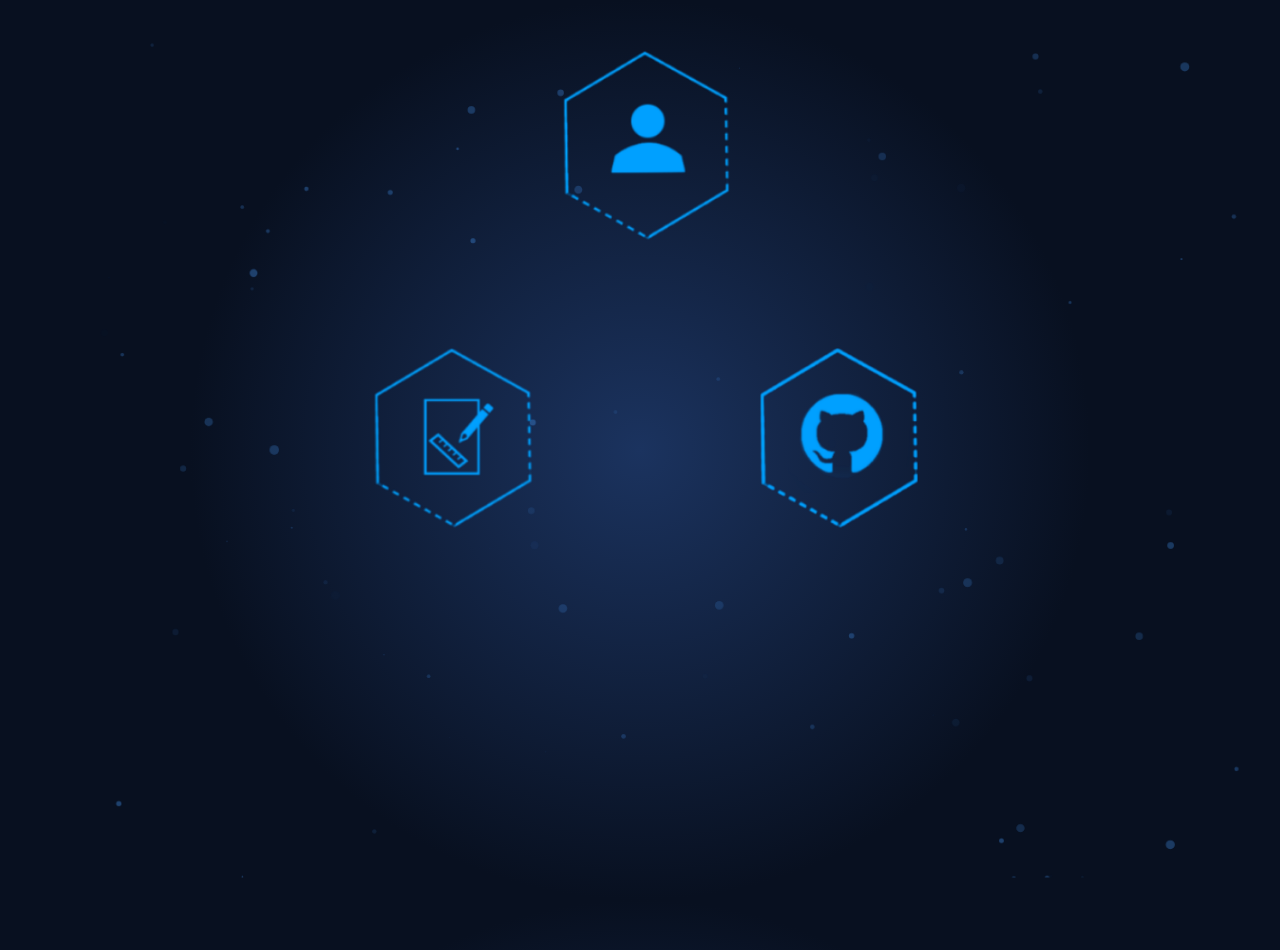
==== commit 79960dd0: "Update index.html" ====
--- a/index.html
+++ b/index.html
@@ -78,8 +78,8 @@
             document.getElementById("sobremim").style.opacity = "1"
         }
         function funcao2(){
-            document.getElementById("sobremim2").style.animation = "ani 0s 0"
-            document.getElementById("sobremim3").style.animation = "ani 0s 0"
+            document.getElementById("sobremim2").style.animation = "ani 1s 0"
+            document.getElementById("sobremim3").style.animation = "ani 1s 0"
             document.getElementById("sobremim1").style.webkitFilter = "none"
             document.getElementById("icone_pessoa").style.webkitFilter = "none"
             document.getElementById("sobremim").style.opacity = "0"
@@ -93,8 +93,8 @@
             document.getElementById("projetoss").style.opacity = "1"
         }
         function funcao4(){
-            document.getElementById("projetos2").style.animation = "ani 0s 0"
-            document.getElementById("projetos3").style.animation = "ani 0s 0"
+            document.getElementById("projetos2").style.animation = "ani 1s 0"
+            document.getElementById("projetos3").style.animation = "ani 1s 0"
             document.getElementById("projetos").style.webkitFilter = "none"
             document.getElementById("icone_projetos").style.webkitFilter = "none"
             document.getElementById("projetoss").style.opacity = "0"
@@ -117,30 +117,26 @@
 
         function huekk(){
         x = document.getElementById("testando").scrollLeft;
-        
-        if(x < 350){
-            document.getElementById("sobremim5").style.opacity = "1";
-            document.getElementById("projetoss5").style.transition = "0.5s";
-            document.getElementById("projetoss5").style.opacity = "0";
-            document.getElementById("sobremim5").style.display = "block"
-            document.getElementById("github5").style.opacity = "0";       
-        }
-
         if(x > 365 && x < 500){
-            document.getElementById("sobremim5").style.opacity = "0";
-            document.getElementById("sobremim5").style.transition = "0.5s";
-            document.getElementById("projetoss5").style.opacity = "1";
-            document.getElementById("projetoss5").style.display = "block"
-            document.getElementById("github5").style.opacity = "0";
-                       
+            document.getElementById("sobremim").style.opacity = "0";
+            document.getElementById("sobremim").style.transition = "0.5s";
+            document.getElementById("projetoss").style.opacity = "1";
+            document.getElementById("projetoss").style.display = "block"
+            document.getElementById("github").style.opacity = "0";            
         }
         if(x > 810){
-            document.getElementById("github5").style.display = "block"
-            document.getElementById("github5").style.opacity = "1";
-            document.getElementById("github5").style.marginLeft = "65px";
-            document.getElementById("projetoss5").style.opacity = "0";
-            document.getElementById("projetoss5").style.transition = "0.5s";
-            document.getElementById("github5").style.display = "block"
+            document.getElementById("github").style.display = "block"
+            document.getElementById("github").style.opacity = "1";
+            document.getElementById("github").style.marginLeft = "65px";
+            document.getElementById("projetoss").style.opacity = "0";
+            document.getElementById("projetoss").style.transition = "0.5s";
+            document.getElementById("github").style.display = "block"
+        }if(x < 350){
+            document.getElementById("sobremim").style.opacity = "1";
+            document.getElementById("projetoss").style.transition = "0.5s";
+            document.getElementById("projetoss").style.opacity = "0";
+            document.getElementById("sobremim").style.display = "block"
+            document.getElementById("github").style.opacity = "0";       
         }
         
         }
--- a/estilos.css
+++ b/estilos.css
@@ -16,6 +16,10 @@
   animation-duration: 2s;
   animation-iteration-count: 1;
   animation-delay: 0;
+}
+#moveresq{
+  transform-style: preserve-3d;
+  margin-right: -120;
 }
 @keyframes entrar{
   0%{
@@ -45,12 +49,12 @@
   pointer-events: none;
   z-index: 999;
   transform: translate3d(-25%,-100%,0);
+  opacity: 0.3;
 }
 img{
   transition: 1s
 }
 #testando div{
-  
   margin-top: 100px;
   display: flex;
   justify-content: center;
@@ -84,12 +88,7 @@
   z-index: -1;
   transform: translateZ(50px)
 }
-@keyframes ani{
-    0%{opacity: 1;}
-    50%{opacity: 0.5;}
-    100%{opacity: 0; scale: 0 0;}
-
-}
+
 #textos{
   z-index: 999;
   justify-content: center;
@@ -125,7 +124,7 @@
 }
 #testando{
   width: 100%;
-  height: 100%s;
+  height: 100%;
 }
 @media (max-width:1700px) {
   body div, img{
@@ -146,6 +145,114 @@
     #seguir{
       transform: translate3d(-25%,-180%,0);
     }
+}
+@media (max-width:740px) and (max-height:450px){
+  #entrada{
+    scale: 0.7 0.7;
+  }
+  @keyframes entrar{
+    0%{scale: 0.7 0.7; opacity: 0;}
+    1%{scale: 0 0;}
+    100%{scale: 0.7 0.7; opacity: 1;}
+  }
+  #huebr{
+    margin-right: 60px;
+  }
+  #textos2 h1{
+    border: 1px solid red;
+    display: flex;
+    justify-content: center;
+  }
+  
+  #margi{
+    margin-left: -50px;
+    margin-right: 10px;
+    padding-right: 01px;
+  }
+  #cima2{
+    margin-left: 10px;
+  }
+}
+@media (max-height:500px) and (max-width: 1100px) {
+  #seguir{
+    display: none;
+  }
+  *{
+    margin: 0px;
+    
+  }
+  #particles-js{
+    width: 100%;
+    height: 100%;
+  }
+  #entrada{
+    width: 100%;
+    height: 90%;
+  }
+  #testando{
+   
+    display: flex;
+    justify-content: center;
+    margin-top: -20px;
+    
+  }
+  #huebr{
+    margin-left: -20px
+  }
+  #huebr div{
+    display: flex;
+    margin-top:0px;
+   
+  }
+  #direita{
+    width: 0px;
+  }
+
+  #cima{
+    margin-left: 0px;
+  }
+  ::-webkit-scrollbar {
+    width: 0px;
+}
+#textos{
+  display: none;
+}
+#github,#projetoss{
+  display: none;
+  width: 200px;
+}
+#sobremim{
+  width: 300px;
+  display: block;
+  opacity: 1;
+}
+#textos2{
+  position: relative;
+  margin-top: 20px;
+  width: 100%;
+  display: block;
+  opacity: 1;
+  display: flex;
+  justify-content: center;
+  align-content: center;
+}
+#textos2 h1{
+  text-align: center;
+  color: #4b9fff;
+}
+#sobremim5{
+  opacity: 1;
+  
+}
+#projetoss5{
+  opacity: 1;
+  margin-left: 160px;
+}
+#github5{
+  opacity: 1;
+  display: block;
+  margin-left: 180px;
+}
 }
 @media (max-width: 450px){
     #seguir{
@@ -189,7 +296,7 @@
     z-index: 10;
     opacity: 1;
   }
-  
+
   #github,#projetoss{
     display: none;
     width: 200px;
